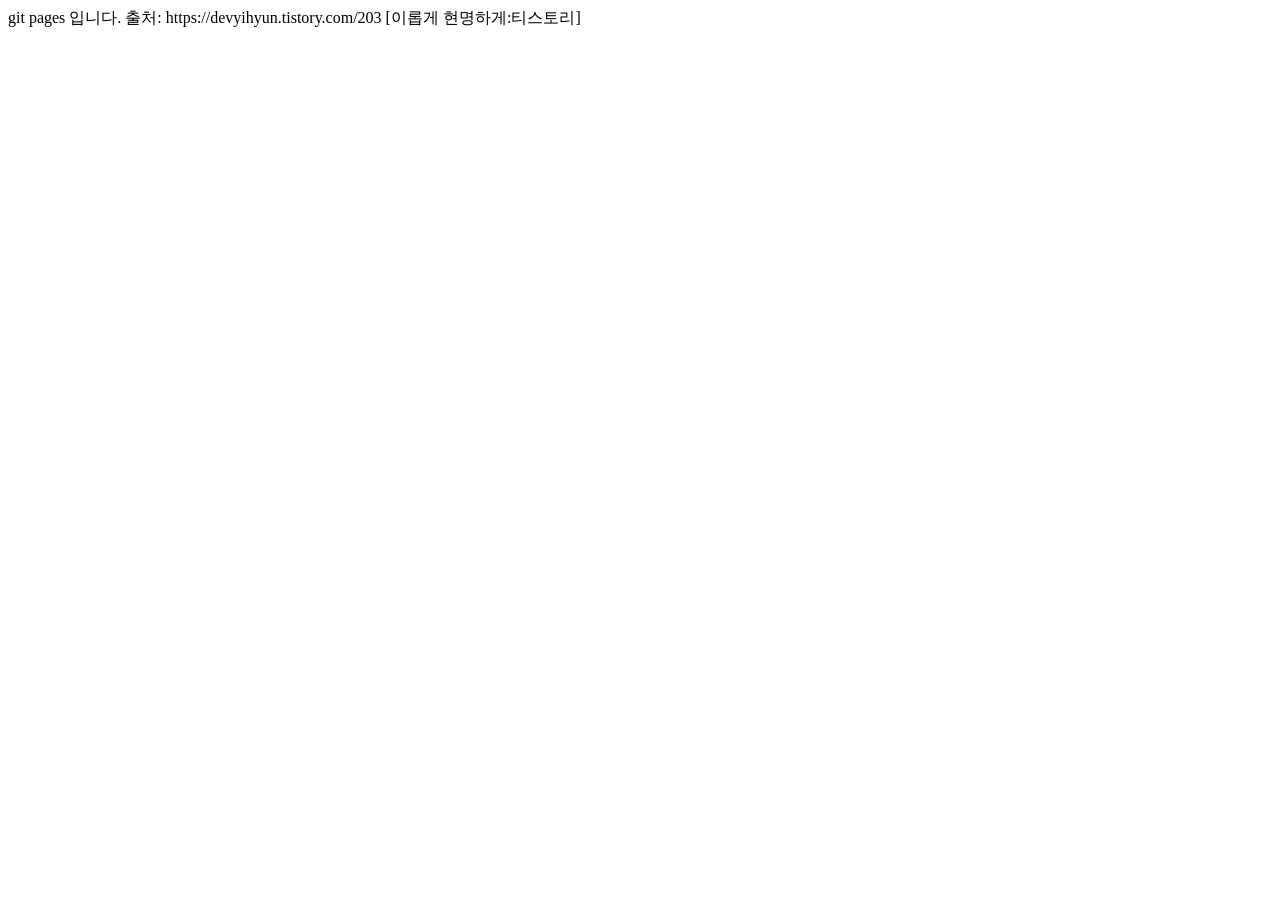
==== index.html @ 7dd6dc72 "Add initial HTML structure for the webpage" ====
<!DOCTYPE html>
<html lang="en">
<head>
    <meta charset="UTF-8">
    <meta name="viewport" content="width=device-width, initial-scale=1.0">
    <title>웹 호스팅</title>
</head>
<body>
    git pages 입니다.
</body>
</html>
출처: https://devyihyun.tistory.com/203 [이롭게 현명하게:티스토리]
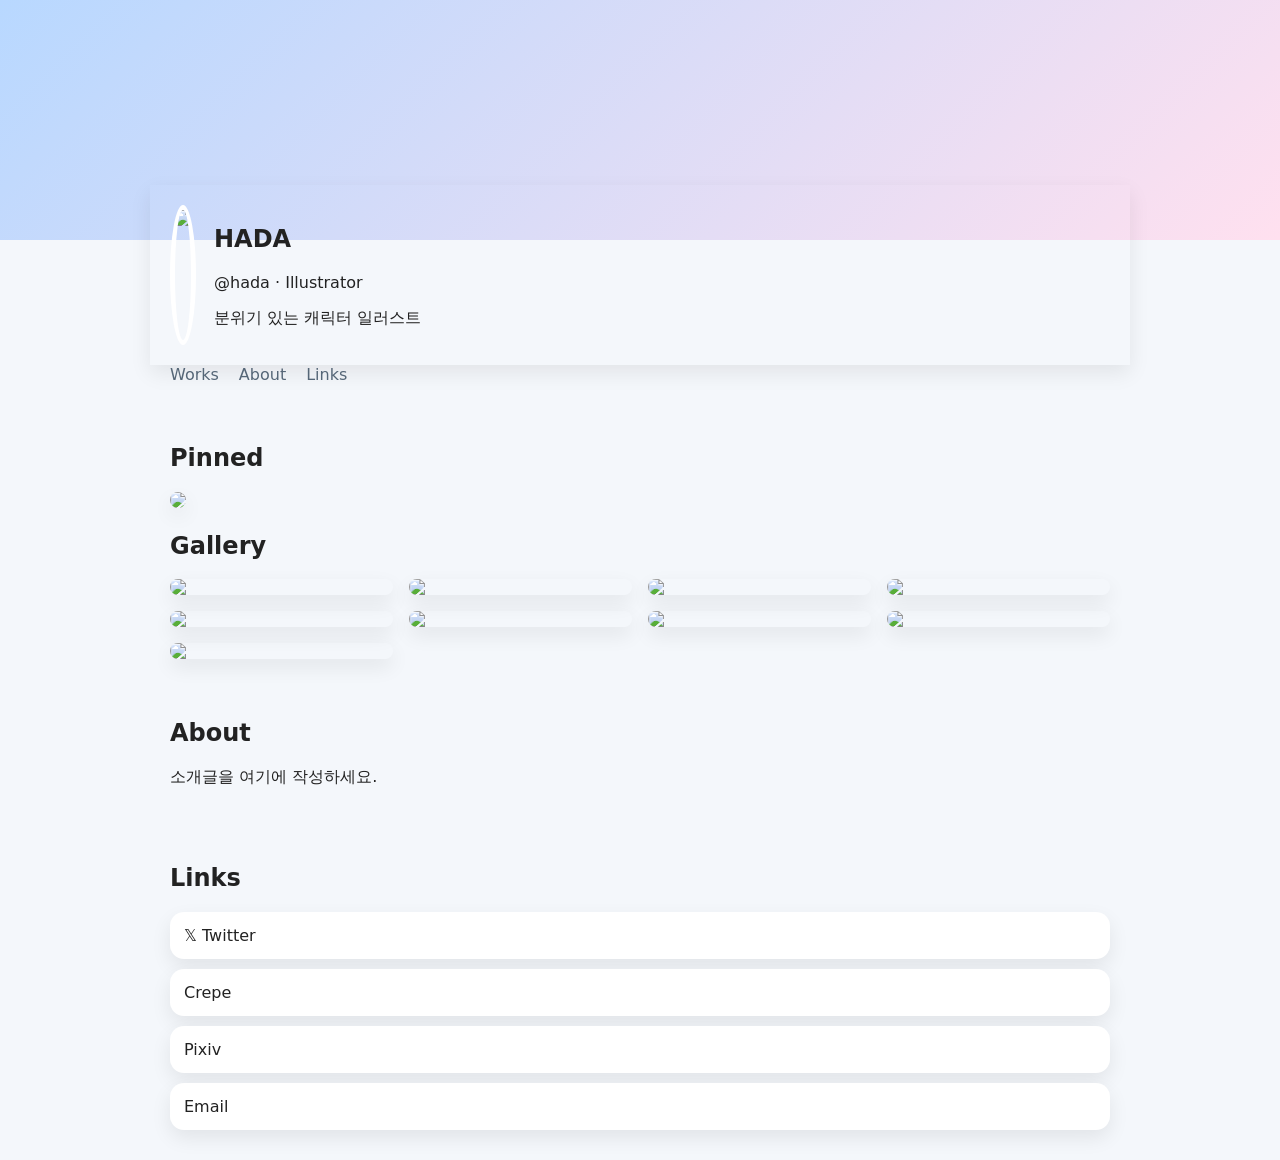
==== commit 3a501442: "Add files via upload" ====
--- a/index.html
+++ b/index.html
@@ -1,12 +1,13 @@
-<!DOCTYPE html>
-<html lang="en">
-<head>
-    <meta charset="UTF-8">
-    <meta name="viewport" content="width=device-width, initial-scale=1.0">
-    <title>웹 호스팅</title>
-</head>
-<body>
-    git pages 입니다.
-</body>
-</html>
-출처: https://devyihyun.tistory.com/203 [이롭게 현명하게:티스토리]
+<!doctype html><html lang='ko'><head><meta charset='utf-8'><meta name='viewport' content='width=device-width,initial-scale=1'><title>HADA</title><link rel='stylesheet' href='style.css'></head><body>
+<header class='banner'><div class='overlay'></div></header>
+<main class='wrap'>
+<section class='profile'><img src='https://placehold.co/110x110?text=ICON' class='avatar'><div><h1>HADA</h1><p>@hada · Illustrator</p><p>분위기 있는 캐릭터 일러스트</p></div></section>
+<nav><a href='#works'>Works</a><a href='#about'>About</a><a href='#links'>Links</a></nav>
+<section id='works'><h2>Pinned</h2><img class='pin' src='https://placehold.co/1000x520?text=Pinned+Artwork'><h2>Gallery</h2><div class='grid'><img src='https://placehold.co/400?text=1'><img src='https://placehold.co/400?text=2'><img src='https://placehold.co/400?text=3'><img src='https://placehold.co/400?text=4'><img src='https://placehold.co/400?text=5'><img src='https://placehold.co/400?text=6'><img src='https://placehold.co/400?text=7'><img src='https://placehold.co/400?text=8'><img src='https://placehold.co/400?text=9'></div></section>
+<section id='about'><h2>About</h2><p>소개글을 여기에 작성하세요.</p></section>
+<section id='links'><h2>Links</h2>
+<a class='card' href='https://x.com' target='_blank'>𝕏 Twitter</a>
+<a class='card' href='https://crepe.cm' target='_blank'>Crepe</a>
+<a class='card' href='https://pixiv.net' target='_blank'>Pixiv</a>
+<a class='card' href='mailto:you@example.com'>Email</a>
+</section></main><script src='script.js'></script></body></html>
--- a/style.css
+++ b/style.css
@@ -0,0 +1 @@
+body{margin:0;font-family:system-ui;background:#f4f7fb;color:#222}.banner{height:240px;background:linear-gradient(135deg,#b8d8ff,#ffe0ef)}.wrap{max-width:980px;margin:auto}.profile{display:flex;gap:18px;margin-top:-55px;padding:20px}.avatar{border-radius:50%;border:5px solid #fff}.profile,.card,.pin,.grid img{box-shadow:0 8px 20px rgba(0,0,0,.08)}nav{display:flex;gap:20px;padding:0 20px 20px}nav a{text-decoration:none;color:#567}section{padding:20px}.pin{width:100%;border-radius:16px}.grid{display:grid;grid-template-columns:repeat(auto-fit,minmax(220px,1fr));gap:16px}.grid img{width:100%;border-radius:14px;cursor:pointer;transition:.2s}.grid img:hover{transform:scale(1.03)}.card{display:block;background:#fff;padding:14px;border-radius:14px;margin:10px 0;text-decoration:none;color:#222}
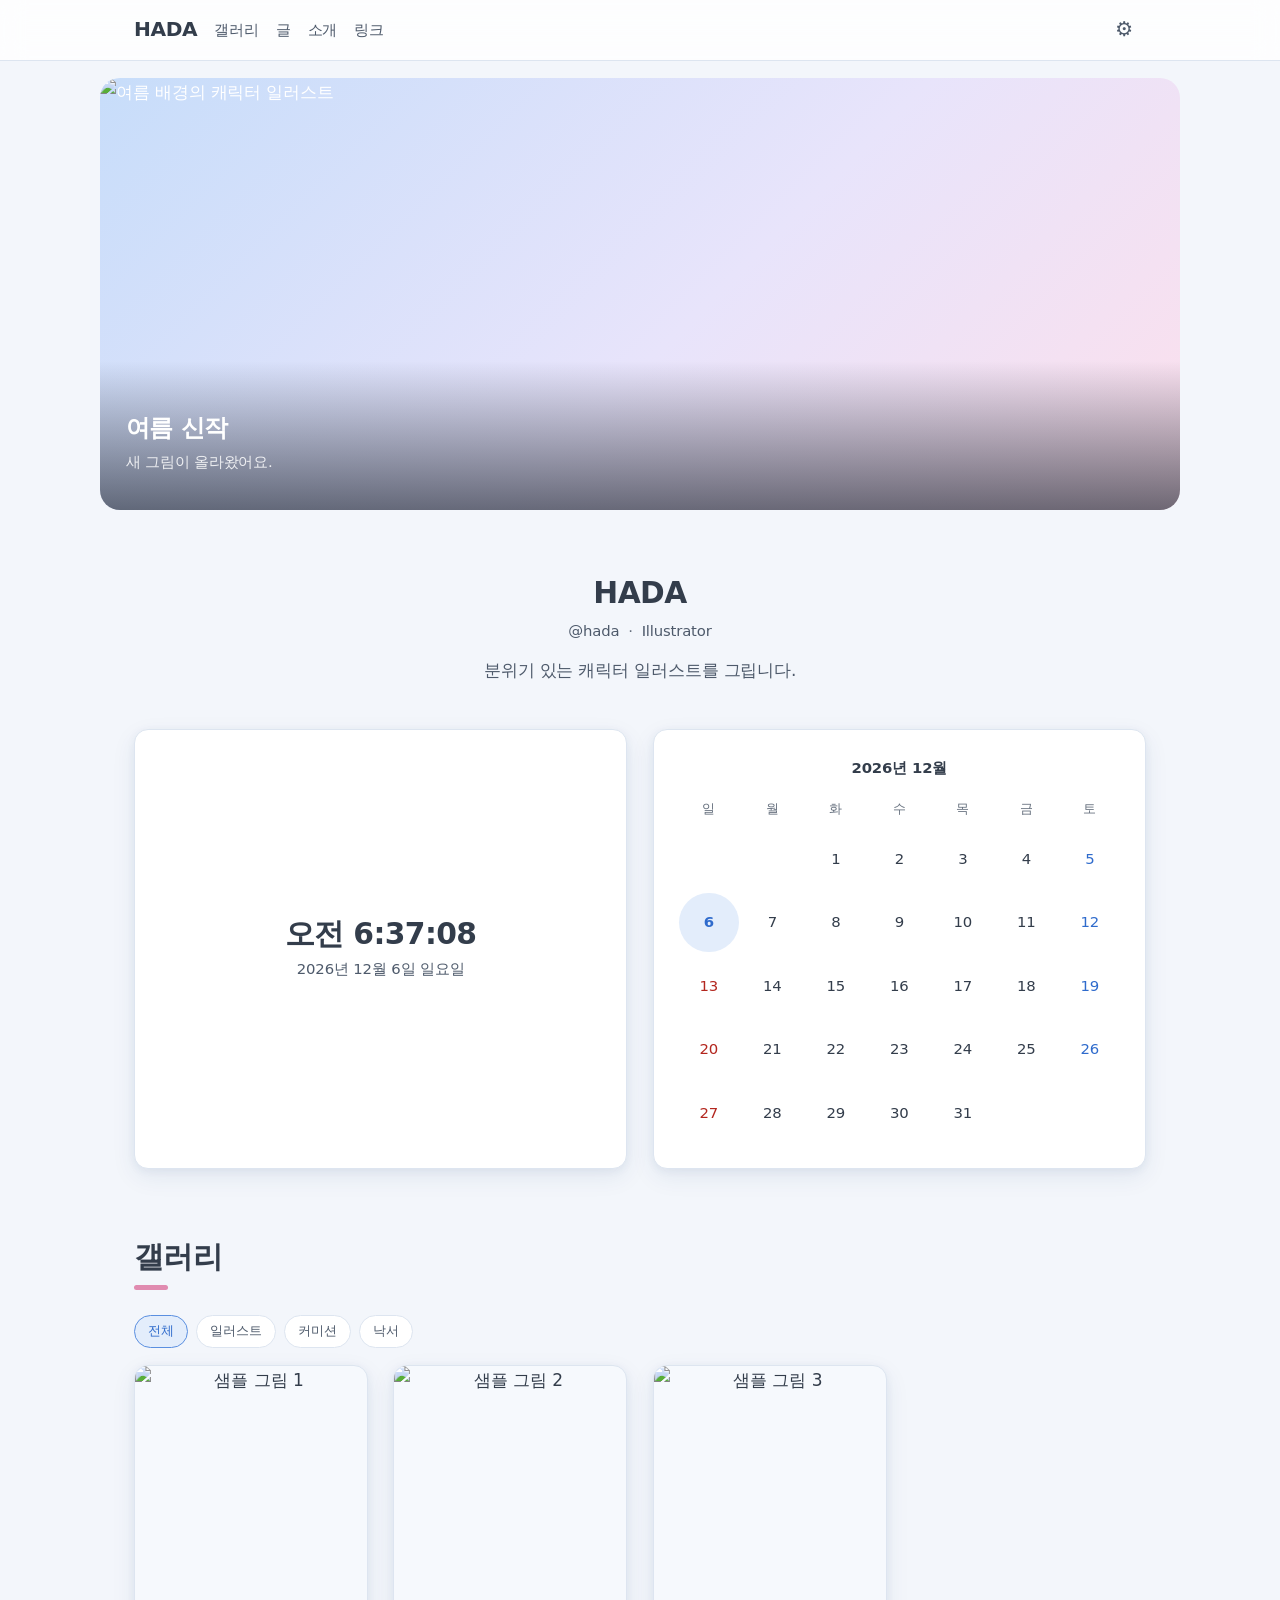
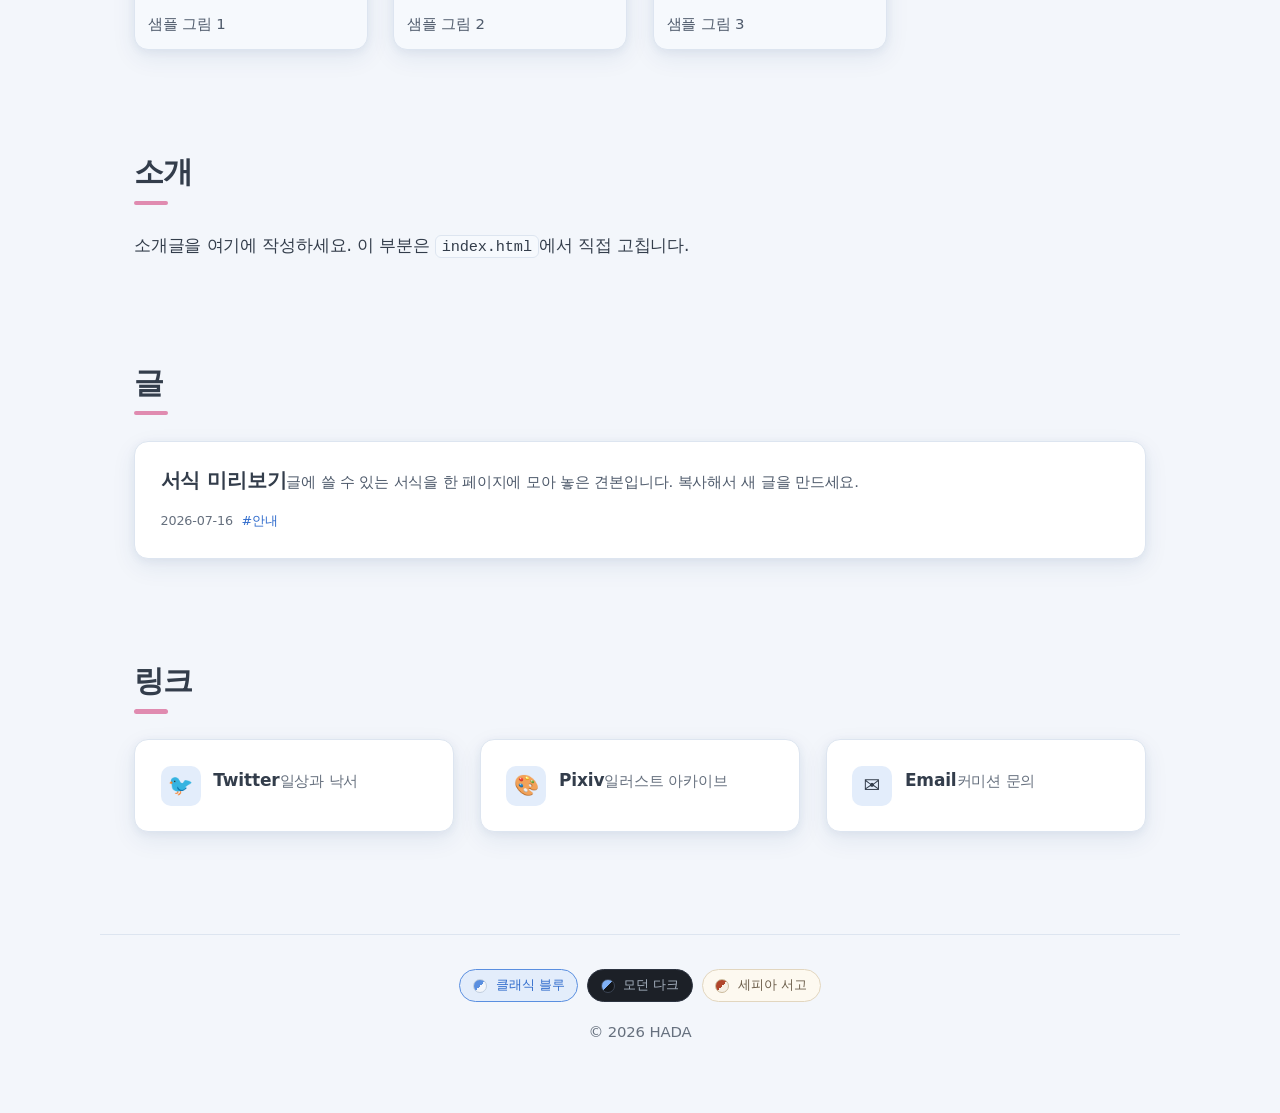
==== commit 425aeb72: "갠홈 사이트 새로 구축: 테마 프리셋, 갤러리, 창작글 서식, BGM 기존 포트폴리오 템플릿(미니파이된 한 줄짜리 CSS/JS)을 걷어내고 정적 사이트로 구현 가능한 개인홈 기능 " ====
--- a/index.html
+++ b/index.html
@@ -1,13 +1,224 @@
-<!doctype html><html lang='ko'><head><meta charset='utf-8'><meta name='viewport' content='width=device-width,initial-scale=1'><title>HADA</title><link rel='stylesheet' href='style.css'></head><body>
-<header class='banner'><div class='overlay'></div></header>
-<main class='wrap'>
-<section class='profile'><img src='https://placehold.co/110x110?text=ICON' class='avatar'><div><h1>HADA</h1><p>@hada · Illustrator</p><p>분위기 있는 캐릭터 일러스트</p></div></section>
-<nav><a href='#works'>Works</a><a href='#about'>About</a><a href='#links'>Links</a></nav>
-<section id='works'><h2>Pinned</h2><img class='pin' src='https://placehold.co/1000x520?text=Pinned+Artwork'><h2>Gallery</h2><div class='grid'><img src='https://placehold.co/400?text=1'><img src='https://placehold.co/400?text=2'><img src='https://placehold.co/400?text=3'><img src='https://placehold.co/400?text=4'><img src='https://placehold.co/400?text=5'><img src='https://placehold.co/400?text=6'><img src='https://placehold.co/400?text=7'><img src='https://placehold.co/400?text=8'><img src='https://placehold.co/400?text=9'></div></section>
-<section id='about'><h2>About</h2><p>소개글을 여기에 작성하세요.</p></section>
-<section id='links'><h2>Links</h2>
-<a class='card' href='https://x.com' target='_blank'>𝕏 Twitter</a>
-<a class='card' href='https://crepe.cm' target='_blank'>Crepe</a>
-<a class='card' href='https://pixiv.net' target='_blank'>Pixiv</a>
-<a class='card' href='mailto:you@example.com'>Email</a>
-</section></main><script src='script.js'></script></body></html>+<!doctype html>
+<html lang="ko">
+<head>
+<meta charset="utf-8">
+<meta name="viewport" content="width=device-width, initial-scale=1">
+
+<title>HADA</title>
+<meta name="description" content="일러스트레이터 하다의 개인 홈페이지">
+
+<!-- OG 카드는 크롤러가 JS 실행 없이 읽습니다. 그래서 손으로 쓰고, URL은 절대 경로여야 합니다.
+     (크롤러는 상대 OG 경로를 신뢰성 있게 해석하지 못합니다.)
+     저장소 이름이 바뀌면 아래 URL 두 줄만 고치면 됩니다. -->
+<meta property="og:type" content="website">
+<meta property="og:title" content="HADA">
+<meta property="og:description" content="일러스트레이터 하다의 개인 홈페이지">
+<meta property="og:url" content="https://qkrtlgus00.github.io/HADA/">
+<meta property="og:image" content="https://qkrtlgus00.github.io/HADA/assets/img/og.png">
+<meta name="twitter:card" content="summary_large_image">
+
+<link rel="icon" href="assets/img/favicon.png">
+
+<!-- 첫 페인트 전에 테마를 적용합니다. 이게 없으면 다크 사용자에게 흰 화면이 번쩍입니다.
+     defer 스크립트는 너무 늦어서 반드시 여기 인라인이어야 합니다. -->
+<script>
+(function () {
+  try {
+    var o = JSON.parse(localStorage.getItem('hada:v1:overrides') || '{}');
+    var t = (o.theme && o.theme.preset) || null;
+    if (!t) {
+      // 저장된 선택이 없으면 config.js 로딩을 기다리지 않고 시스템 설정을 따릅니다.
+      t = window.matchMedia('(prefers-color-scheme: dark)').matches ? 'dark' : 'classic';
+    }
+    document.documentElement.dataset.theme = t;
+  } catch (e) { /* localStorage 차단 시 무시 — CSS 폴백이 받아줍니다 */ }
+})();
+</script>
+
+<!-- Pretendard dynamic-subset: unicode-range로 쪼개져 있어 실제로 쓰는 글자 범위만 받습니다.
+     전체 CJK 파일은 2MB지만 이 방식은 보통 150~300KB. -->
+<link rel="preconnect" href="https://cdn.jsdelivr.net" crossorigin>
+<link rel="stylesheet" href="https://cdn.jsdelivr.net/gh/orioncactus/pretendard@v1.3.9/dist/web/variable/pretendardvariable-dynamic-subset.min.css">
+
+<link rel="stylesheet" href="css/tokens.css">
+<link rel="stylesheet" href="css/base.css">
+<link rel="stylesheet" href="css/components.css">
+</head>
+
+<body>
+
+<a class="skip-link" href="#main">본문 바로가기</a>
+
+<!-- ======================= 네비 ======================= -->
+<header class="nav" id="nav">
+  <div class="nav__inner wrap">
+    <a class="nav__logo" href="#top">HADA</a>
+    <nav class="nav__links" aria-label="주요 메뉴">
+      <a href="#gallery">갤러리</a>
+      <a href="#writing">글</a>
+      <a href="#about">소개</a>
+      <a href="#links">링크</a>
+    </nav>
+    <button class="nav__settings" id="settings-open" type="button" aria-label="설정 열기">
+      <span aria-hidden="true">⚙</span>
+      <span class="nav__badge" id="settings-badge" hidden></span>
+    </button>
+  </div>
+</header>
+
+<main id="main">
+
+  <!-- ======================= 슬라이드 히어로 =======================
+       js/render.js 가 data/config.js 의 slides 배열에서 채웁니다.
+       js/slider.js 가 동작을 붙입니다. 슬라이드가 없으면 계속 hidden. -->
+  <section class="hero" id="top" aria-label="대표 이미지" hidden>
+    <div class="hero__viewport wrap">
+      <div class="hero__track" id="hero-track" aria-live="polite"></div>
+      <button class="hero__arrow hero__arrow--prev" id="hero-prev" type="button" aria-label="이전 슬라이드">‹</button>
+      <button class="hero__arrow hero__arrow--next" id="hero-next" type="button" aria-label="다음 슬라이드">›</button>
+      <div class="hero__dots" id="hero-dots" role="tablist" aria-label="슬라이드 선택"></div>
+    </div>
+  </section>
+
+  <!-- ======================= 프로필 =======================
+       render.js 가 config.profile 로 내용을 덮어씁니다. -->
+  <section class="profile wrap" aria-label="프로필">
+    <img class="profile__avatar" id="profile-avatar"
+         src="assets/img/avatar.png" alt="" width="96" height="96">
+    <h1 class="profile__name" id="profile-name">HADA</h1>
+    <p class="profile__meta">
+      <span id="profile-handle">@hada</span>
+      <span class="profile__dot" aria-hidden="true">·</span>
+      <span id="profile-job">Illustrator</span>
+    </p>
+    <p class="profile__bio" id="profile-bio">분위기 있는 캐릭터 일러스트를 그립니다.</p>
+  </section>
+
+  <!-- ======================= 시계 · 달력 =======================
+       js/widgets.js 가 채웁니다. config.clockCalendar.show 가 false면 숨김. -->
+  <section class="widgets wrap" id="widgets" aria-label="시계와 달력" hidden>
+    <div class="widget widget--clock">
+      <p class="clock__time tabular" id="clock-time">--:--</p>
+      <p class="clock__meta" id="clock-date"></p>
+    </div>
+    <div class="widget widget--calendar">
+      <p class="calendar__title" id="calendar-title"></p>
+      <div class="calendar__grid" id="calendar-grid"></div>
+    </div>
+  </section>
+
+  <!-- ======================= 갤러리 =======================
+       필터 칩은 gallery.js 가 태그 합집합에서 자동 생성합니다. -->
+  <section class="section wrap" id="gallery" aria-labelledby="gallery-h">
+    <h2 class="section__title" id="gallery-h">갤러리</h2>
+    <div class="chips" id="gallery-filters" role="group" aria-label="태그 필터"></div>
+    <div class="grid" id="gallery-grid"></div>
+    <p class="empty" id="gallery-empty" hidden>아직 올린 그림이 없습니다.</p>
+  </section>
+
+  <!-- ======================= 소개 =======================
+       산문이라 손으로 씁니다. 여기를 직접 고치세요. -->
+  <section class="section wrap" id="about" aria-labelledby="about-h">
+    <h2 class="section__title" id="about-h">소개</h2>
+    <div class="prose">
+      <p>소개글을 여기에 작성하세요. 이 부분은 <code>index.html</code>에서 직접 고칩니다.</p>
+    </div>
+  </section>
+
+  <!-- ======================= 창작글 =======================
+       render.js 가 data/posts.js 에서 목록을 만듭니다. 글이 없으면 hidden. -->
+  <section class="section wrap" id="writing" aria-labelledby="writing-h" hidden>
+    <h2 class="section__title" id="writing-h">글</h2>
+    <ul class="posts" id="posts-list" role="list"></ul>
+  </section>
+
+  <!-- ======================= 링크 ======================= -->
+  <section class="section wrap" id="links" aria-labelledby="links-h">
+    <h2 class="section__title" id="links-h">링크</h2>
+    <div class="cards" id="links-grid"></div>
+  </section>
+
+</main>
+
+<footer class="footer wrap">
+  <div class="chips" id="theme-picker" role="group" aria-label="테마 선택"></div>
+  <p class="footer__copy">© <span id="footer-year"></span> HADA</p>
+</footer>
+
+<!-- ======================= 갤러리 라이트박스 =======================
+     <dialog>를 쓰면 포커스 트랩과 Esc 닫기가 공짜입니다. -->
+<dialog class="lightbox" id="lightbox" aria-label="이미지 크게 보기">
+  <button class="lightbox__close" id="lightbox-close" type="button" aria-label="닫기">✕</button>
+  <button class="lightbox__nav lightbox__nav--prev" id="lightbox-prev" type="button" aria-label="이전 이미지">‹</button>
+  <figure class="lightbox__figure">
+    <img class="lightbox__img" id="lightbox-img" src="" alt="">
+    <figcaption class="lightbox__caption" id="lightbox-caption"></figcaption>
+  </figure>
+  <button class="lightbox__nav lightbox__nav--next" id="lightbox-next" type="button" aria-label="다음 이미지">›</button>
+</dialog>
+
+<!-- ======================= BGM 플레이어 =======================
+     ★ 자동재생은 브라우저가 막습니다. 항상 정지 상태로 렌더되고
+       사용자의 첫 조작이 있어야 재생됩니다. -->
+<div class="bgm" id="bgm" hidden>
+  <button class="bgm__toggle" id="bgm-toggle" type="button" aria-label="BGM 재생">
+    <span class="bgm__disc" id="bgm-disc" aria-hidden="true">♪</span>
+  </button>
+  <div class="bgm__body">
+    <p class="bgm__title" id="bgm-title">BGM</p>
+    <div class="bgm__controls">
+      <button id="bgm-prev" type="button" aria-label="이전 곡">⏮</button>
+      <button id="bgm-next" type="button" aria-label="다음 곡">⏭</button>
+      <button id="bgm-repeat" type="button" aria-label="반복 모드">🔁</button>
+      <button id="bgm-shuffle" type="button" aria-label="셔플">🔀</button>
+      <input class="bgm__volume" id="bgm-volume" type="range"
+             min="0" max="1" step="0.05" aria-label="볼륨">
+    </div>
+  </div>
+  <!-- 유튜브 모드용. display:none 이면 IFrame API가 동작하지 않아 1px로 숨깁니다. -->
+  <div class="bgm__yt" id="bgm-yt" aria-hidden="true"></div>
+</div>
+
+<!-- ======================= 설정 서랍 (정적 관리자 페이지) ======================= -->
+<dialog class="drawer" id="settings" aria-label="설정">
+  <div class="drawer__head">
+    <h2 class="drawer__title">설정</h2>
+    <button class="drawer__close" id="settings-close" type="button" aria-label="설정 닫기">✕</button>
+  </div>
+  <div class="drawer__body" id="settings-body"></div>
+  <div class="drawer__foot">
+    <button class="btn btn--ghost" id="settings-reset" type="button">파일 설정으로 되돌리기</button>
+    <button class="btn btn--primary" id="settings-export" type="button">설정 내보내기</button>
+  </div>
+</dialog>
+
+<div class="toast" id="toast" role="status" aria-live="polite" hidden></div>
+
+<noscript>
+  <p class="hada-error wrap">
+    <strong>자바스크립트가 꺼져 있습니다.</strong>
+    갤러리·슬라이드·BGM 등 대부분의 기능이 동작하지 않습니다.
+  </p>
+</noscript>
+
+<!-- ======================= 스크립트 =======================
+     ★ ES 모듈이 아니라 defer 일반 스크립트입니다.
+       이유: 사용자의 편집 루프가 "파일 고치고 index.html 더블클릭"인데,
+       type="module" 과 fetch() 는 file:// 에서 CORS로 차단됩니다.
+       defer는 순서를 보장하므로 아래 순서가 곧 의존성 순서입니다. -->
+<script defer src="data/config.js"></script>
+<script defer src="data/gallery.js"></script>
+<script defer src="data/posts.js"></script>
+
+<script defer src="js/core.js"></script>
+<script defer src="js/theme.js"></script>
+<script defer src="js/render.js"></script>
+<script defer src="js/slider.js"></script>
+<script defer src="js/widgets.js"></script>
+<script defer src="js/gallery.js"></script>
+<script defer src="js/bgm.js"></script>
+<script defer src="js/cursor.js"></script>
+<script defer src="js/settings.js"></script>
+
+</body>
+</html>
--- a/css/tokens.css
+++ b/css/tokens.css
@@ -0,0 +1,279 @@
+/* ===========================================================================
+   tokens.css — 디자인 토큰 + 테마 프리셋
+   ---------------------------------------------------------------------------
+   ★ 이 파일의 규칙: 테마 프리셋은 "토큰만" 덮어씁니다.
+     프리셋 블록 안에 .card 같은 컴포넌트 셀렉터를 절대 넣지 마세요.
+     프리셋으로 못 바꾸는 게 있으면 → 컴포넌트를 고치지 말고 토큰을 추가하세요.
+
+   반응형 분기점(BP): 480 / 768 / 1024
+     (미디어쿼리는 CSS 변수를 읽지 못해서 토큰으로 만들 수 없습니다. 주석으로 고정.)
+   =========================================================================== */
+
+:root {
+  color-scheme: light;
+
+  /* ---------- 색: 바탕과 표면 ---------- */
+  --bg:            #f3f6fb;   /* 페이지 배경 */
+  --bg-soft:       #e9eff8;   /* 교차 섹션 띠 */
+  --surface:       #ffffff;   /* 카드, 네비, 플레이어 */
+  --surface-2:     #f6f9fd;   /* 중첩 패널, 인라인 코드 배경, 인용 배경 */
+  --surface-3:     #edf2f9;   /* 눌린 상태, 표 줄무늬 */
+
+  /* ---------- 색: 글자 ---------- */
+  --text:          #333d4b;   /* 본문. surface 대비 11.0:1 */
+  --text-soft:     #4e5a6b;   /* 보조. 7.0:1 */
+  --text-faint:    #66707e;   /* 캡션/시각. surface 5.0:1, bg 4.6:1 */
+
+  /* ---------- 색: 강조 ---------- */
+  --accent:        #5a8fe0;   /* 장식/큰 UI 전용 (3.3:1 — 본문 글자에 쓰지 말 것) */
+  --accent-strong: #2f6bcc;   /* 링크와 강조 글자. 5.1:1 */
+  --accent-soft:   #e3edfb;   /* 칩 배경, 호버 워시 */
+  --on-accent:     #ffffff;   /* accent 위에 얹는 글자 */
+  --accent-2:      #e08bb0;   /* 짝꿍 분홍 — 장식용(물결 밑줄, 점) */
+  --accent-2-soft: #fbe7f0;
+
+  /* ---------- 색: 선과 포커스 ---------- */
+  --border:        #dde5f0;
+  --border-strong: #c2cfdf;
+  --focus-ring:    #2f6bcc;
+
+  /* ---------- 색: 의미 상태 ---------- */
+  --ok:            #1a7f37;  --ok-soft:     #e3f3e8;
+  --warn:          #9a6700;  --warn-soft:   #fff6e0;
+  --danger:        #b3261e;  --danger-soft: #fbe9e7;
+  --info:          #2f6bcc;  --info-soft:   #e3edfb;
+
+  /* ---------- 색: 창작글 서식 전용 ---------- */
+  --hl:            #fff3a6;  /* 형광펜. text 대비 9.8:1 */
+  --spoiler-bg:    #333d4b;
+  --sticky-bg:     #fff8c9;  --sticky-text: #5c5222;
+  --log-bg:        #232936;  --log-text:    #d7deea;
+  --log-muted:     #8b95a7;  --log-accent:  #8fb8f2;
+
+  /* ---------- 색: 장식 ---------- */
+  --hero-grad:     linear-gradient(135deg, #c7ddfa 0%, #e8e4fb 55%, #fcdfec 100%);
+  --scrim:         rgba(23, 30, 42, .62);
+  --selection:     #cfe0f7;
+
+  /* ---------- 그림자 (회색 아닌 푸른 기 — 납작한 회색 그림자는 싸구려로 보임) --- */
+  --shadow-1: 0 2px 8px rgba(30,64,120,.06), 0 8px 24px rgba(30,64,120,.08);
+  --shadow-2: 0 4px 12px rgba(30,64,120,.10), 0 16px 40px rgba(30,64,120,.12);
+  --shadow-3: 0 8px 24px rgba(15,30,60,.18), 0 32px 80px rgba(15,30,60,.22);
+
+  /* ---------- 타이포그래피 ---------- */
+  --font-sans:    "Pretendard Variable", Pretendard, -apple-system, BlinkMacSystemFont,
+                  "Apple SD Gothic Neo", "Malgun Gothic", "맑은 고딕", system-ui, sans-serif;
+  --font-serif:   "Noto Serif KR", "Nanum Myeongjo", Batang, serif;
+  --font-mono:    ui-monospace, "Cascadia Mono", Consolas, "D2Coding", monospace;
+  --font-display: var(--font-sans);  /* 프리셋이 명조로 바꿀 수 있음 */
+
+  --fs-xs:   .75rem;     /* 12px  시각, 칩, 사건번호 라벨 */
+  --fs-sm:   .875rem;    /* 14px  캡션, 네비, 메타 */
+  --fs-base: 1rem;       /* 16px→17px 본문 (html 크기 상향, base.css 참고) */
+  --fs-lg:   1.1875rem;  /* 19px  리드 문단, 카드 제목 */
+  --fs-xl:   1.4375rem;  /* 23px  h3 */
+  --fs-2xl:  1.75rem;    /* 28px  h2 / 섹션 제목 */
+  --fs-3xl:  clamp(2rem, 1.5rem + 2.2vw, 2.625rem);  /* h1 / 히어로 */
+
+  --fw-regular: 400;  --fw-medium: 500;  --fw-semibold: 600;  --fw-bold: 700;
+
+  --lh-body:    1.75;   /* 한글 음절 블록은 라틴(1.5)보다 넉넉해야 함 */
+  --lh-heading: 1.35;
+  --lh-tight:   1.2;
+
+  --ls-body:    -0.01em;  /* 한글 기본 자간이 살짝 헐렁함 */
+  --ls-heading: -0.02em;
+  --ls-wide:     0.08em;  /* 모노 라벨 예: "CASE NO. 07" */
+
+  /* ---------- 모양 ---------- */
+  --radius-xs:  6px;
+  --radius-sm:  10px;
+  --radius-md:  14px;   /* 원래 템플릿의 카드 느낌 유지 */
+  --radius-lg:  20px;
+  --radius-full: 999px;
+
+  /* ---------- 간격 (4px 기준) ---------- */
+  --space-1: .25rem;  --space-2: .5rem;  --space-3: .75rem;  --space-4: 1rem;
+  --space-5: 1.5rem;  --space-6: 2rem;   --space-7: 3rem;    --space-8: 4rem;
+  --space-9: 6rem;
+
+  /* ---------- 레이아웃 ---------- */
+  --container:        1080px;  /* 본문 최대 폭 */
+  --container-narrow: 43rem;   /* 창작글 판형 — 한 줄에 한글 34~36자 */
+
+  /* ---------- 모션 ---------- */
+  --dur-fast: 120ms;   /* 링크 밑줄, 포커스 */
+  --dur-med:  200ms;   /* 호버, 스포일러 */
+  --dur-slow: 300ms;   /* 라이트박스, 테마 전환 */
+  --dur-hero: 600ms;   /* 슬라이드 크로스페이드 */
+  --ease-out:    cubic-bezier(.22, 1, .36, 1);
+  --ease-in-out: cubic-bezier(.65, 0, .35, 1);
+
+  /* ---------- 쌓임 순서 ---------- */
+  --z-base: 0;  --z-sticky: 100;  --z-dropdown: 200;
+  --z-player: 300;  --z-lightbox: 400;  --z-toast: 500;
+}
+
+/* ===========================================================================
+   프리셋 1 — 클래식 블루 (기본)
+   "봄 오후의 파스텔 — 원래의 하늘색·분홍을 정돈한 기본 얼굴."
+   본문 대비: #333d4b on #ffffff = 11.0:1
+   위 :root가 곧 이 프리셋입니다. 아래는 표시용 빈 마커.
+   =========================================================================== */
+[data-theme="classic"] { /* :root 기본값 그대로 사용 */ }
+
+/* ===========================================================================
+   프리셋 2 — 모던 다크
+   "새벽의 작업실 — 검정이 아니라 깊은 남색, 그림이 돋보이는 어둠."
+   본문 대비: #e3e8ef on #1c2027 = 13.3:1
+   =========================================================================== */
+[data-theme="dark"] {
+  color-scheme: dark;
+
+  --bg:            #14171c;   /* 순검정 아님 — 순검정은 썸네일이 과하게 번쩍임 */
+  --bg-soft:       #181c22;
+  --surface:       #1c2027;
+  --surface-2:     #242a33;   /* 고도(elevation) = 더 밝은 표면, 더 큰 그림자가 아님 */
+  --surface-3:     #2d3440;
+
+  --text:          #e3e8ef;   /* 순백 아님 — 13.3:1, 번짐(halation) 없음 */
+  --text-soft:     #a8b3c1;   /* 7.7:1 */
+  --text-faint:    #8894a6;   /* 5.3:1 */
+
+  --accent:        #5a8fe0;
+  --accent-strong: #7fb0f5;   /* 링크 7.3:1 */
+  --accent-soft:   #22314a;
+  --on-accent:     #10141a;
+  --accent-2:      #f0a5c3;
+  --accent-2-soft: #3a2733;
+
+  --border:        #2c3340;
+  --border-strong: #3b4454;
+  --focus-ring:    #7fb0f5;
+
+  --ok:     #4fbf6b;  --ok-soft:     #1c2f22;
+  --warn:   #d29922;  --warn-soft:   #322a18;   /* warn 글자 surface 대비 6.0:1 */
+  --danger: #f28b82;  --danger-soft: #38211f;
+  --info:   #7fb0f5;  --info-soft:   #22314a;
+
+  --hl:          #4a4423;  /* text 얹었을 때 8.0:1 */
+  --spoiler-bg:  #e3e8ef;  /* 뒤집힘: 어두운 페이지 위 밝은 막대 */
+  --sticky-bg:   #3a3728;  --sticky-text: #efe9c8;
+  --log-bg:      #101318;  --log-text:    #d7deea;
+  --log-muted:   #8b95a7;  --log-accent:  #8fb8f2;
+
+  --hero-grad:  linear-gradient(135deg, #243352 0%, #2e2a4a 55%, #4a2e44 100%);
+  --scrim:      rgba(5, 8, 14, .78);
+  --selection:  #2c4a75;
+
+  /* 다크에서 그림자는 거의 안 보임 — 고도는 surface-2/3 + border가 담당.
+     그림자는 라이트박스/플레이어 분리용으로만 남김. */
+  --shadow-1: 0 1px 2px rgba(0,0,0,.5), 0 0 0 1px var(--border);
+  --shadow-2: 0 4px 16px rgba(0,0,0,.5), 0 0 0 1px var(--border-strong);
+  --shadow-3: 0 12px 48px rgba(0,0,0,.7);
+}
+
+/* ===========================================================================
+   프리셋 3 — 세피아 서고
+   "오후 네 시의 헌책방 — 빛바랜 종이와 인주 도장, 기록물 보관소의 온기."
+   본문 대비: #46392b on #fdf9f0 = 10.6:1
+   =========================================================================== */
+[data-theme="sepia"] {
+  color-scheme: light;
+
+  --bg:            #f5efe4;   /* 오래된 종이 */
+  --bg-soft:       #efe6d6;
+  --surface:       #fdf9f0;
+  --surface-2:     #f3ecdd;
+  --surface-3:     #eae0cc;
+
+  --text:          #46392b;   /* 10.6:1 */
+  --text-soft:     #6b5d4a;   /* 6.1:1 */
+  --text-faint:    #7c6c57;   /* 4.8:1 */
+
+  --accent:        #c96a45;   /* 장식용 시에나 */
+  --accent-strong: #b0452b;   /* 인주(도장) 주홍 — 링크 5.3:1 */
+  --accent-soft:   #f6e2d6;
+  --on-accent:     #fdf9f0;
+  --accent-2:      #4e6e5d;   /* 바랜 송연묵 — 도장, 물결 밑줄 */
+  --accent-2-soft: #e2eae2;
+
+  --border:        #e2d6bf;
+  --border-strong: #cbbb9d;
+  --focus-ring:    #b0452b;
+
+  --ok:     #3f6f4a;  --ok-soft:     #e2ecdf;
+  --warn:   #8a5a00;  --warn-soft:   #f6ecd2;
+  --danger: #a03123;  --danger-soft: #f4e0da;
+  --info:   #5b6c8f;  --info-soft:   #e4e7ee;
+
+  --hl:          #f3df9a;
+  --spoiler-bg:  #46392b;
+  --sticky-bg:   #f9efc4;  --sticky-text: #5c5222;
+  --log-bg:      #2e2820;  --log-text:    #e6ddcb;
+  --log-muted:   #9a8f7c;  --log-accent:  #d8a86a;
+
+  --hero-grad:  linear-gradient(135deg, #ead9bd 0%, #f2e3d0 55%, #e6cfc2 100%);
+  --scrim:      rgba(40, 32, 22, .66);
+  --selection:  #ecd9b4;
+
+  --shadow-1: 0 2px 8px rgba(90,70,40,.08), 0 8px 24px rgba(90,70,40,.10);
+  --shadow-2: 0 4px 12px rgba(90,70,40,.12), 0 16px 40px rgba(90,70,40,.14);
+  --shadow-3: 0 8px 24px rgba(60,45,25,.20), 0 32px 80px rgba(60,45,25,.24);
+
+  --font-display: var(--font-serif);  /* 이 테마에선 제목·문패가 명조로 */
+}
+
+/* ===========================================================================
+   JS 없는 방문자를 위한 다크모드
+   ---------------------------------------------------------------------------
+   theme.js가 data-theme을 붙이기 전/JS가 꺼진 경우에만 적용됩니다.
+   [data-theme]이 하나라도 붙으면 이 블록은 :not()으로 빠집니다.
+   위 dark 프리셋과 값이 중복되지만(약 40줄), JS 없이도 다크가 동작하는 값어치가
+   더 큽니다. dark 프리셋 색을 고치면 여기도 같이 고쳐주세요.
+   =========================================================================== */
+@media (prefers-color-scheme: dark) {
+  :root:not([data-theme]) {
+    color-scheme: dark;
+
+    --bg:            #14171c;
+    --bg-soft:       #181c22;
+    --surface:       #1c2027;
+    --surface-2:     #242a33;
+    --surface-3:     #2d3440;
+
+    --text:          #e3e8ef;
+    --text-soft:     #a8b3c1;
+    --text-faint:    #8894a6;
+
+    --accent:        #5a8fe0;
+    --accent-strong: #7fb0f5;
+    --accent-soft:   #22314a;
+    --on-accent:     #10141a;
+    --accent-2:      #f0a5c3;
+    --accent-2-soft: #3a2733;
+
+    --border:        #2c3340;
+    --border-strong: #3b4454;
+    --focus-ring:    #7fb0f5;
+
+    --ok:     #4fbf6b;  --ok-soft:     #1c2f22;
+    --warn:   #d29922;  --warn-soft:   #322a18;
+    --danger: #f28b82;  --danger-soft: #38211f;
+    --info:   #7fb0f5;  --info-soft:   #22314a;
+
+    --hl:          #4a4423;
+    --spoiler-bg:  #e3e8ef;
+    --sticky-bg:   #3a3728;  --sticky-text: #efe9c8;
+    --log-bg:      #101318;  --log-text:    #d7deea;
+    --log-muted:   #8b95a7;  --log-accent:  #8fb8f2;
+
+    --hero-grad:  linear-gradient(135deg, #243352 0%, #2e2a4a 55%, #4a2e44 100%);
+    --scrim:      rgba(5, 8, 14, .78);
+    --selection:  #2c4a75;
+
+    --shadow-1: 0 1px 2px rgba(0,0,0,.5), 0 0 0 1px var(--border);
+    --shadow-2: 0 4px 16px rgba(0,0,0,.5), 0 0 0 1px var(--border-strong);
+    --shadow-3: 0 12px 48px rgba(0,0,0,.7);
+  }
+}
--- a/css/base.css
+++ b/css/base.css
@@ -0,0 +1,192 @@
+/* ===========================================================================
+   base.css — 리셋 + 한글 타이포그래피 + 전역 포커스
+   tokens.css 다음에 불러오세요.
+   =========================================================================== */
+
+/* ---------- 리셋 ---------- */
+*, *::before, *::after { box-sizing: border-box; }
+
+html, body, h1, h2, h3, h4, p, figure, blockquote, dl, dd, ul, ol {
+  margin: 0;
+  padding: 0;
+}
+
+ul[role="list"], ol[role="list"] { list-style: none; }
+
+img, picture, video, canvas, svg {
+  display: block;
+  max-width: 100%;
+}
+
+input, button, textarea, select { font: inherit; color: inherit; }
+
+button {
+  background: none;
+  border: 0;
+  cursor: pointer;
+}
+
+/* ---------- 문서 ---------- */
+html {
+  font-size: 16px;
+  scroll-behavior: smooth;
+  /* 스크롤 대상이 sticky 네비 밑에 숨지 않도록 */
+  scroll-padding-top: 4.5rem;
+}
+
+/* 768px 이상에서 기준 글자 크기를 올립니다.
+   한글은 작게 읽히므로 화면이 커지면 타입과 rem 간격이 "함께" 커집니다.
+   의도한 동작 — 그래서 분기점 간 px 수치 비교는 어긋납니다. */
+@media (min-width: 768px) {
+  html { font-size: 17px; }
+}
+
+body {
+  min-height: 100vh;
+  background: var(--bg);
+  color: var(--text);
+
+  font-family: var(--font-sans);
+  font-size: var(--fs-base);
+  line-height: var(--lh-body);        /* 1.75 — 한글 음절 블록엔 이만큼 필요 */
+  letter-spacing: var(--ls-body);     /* -0.01em — 한글 기본 자간이 헐렁함 */
+
+  word-break: keep-all;               /* ★ 한국어의 핵심 규칙: 어절 사이에서만 줄바꿈 */
+  overflow-wrap: break-word;          /* 긴 URL·영단어용 안전 밸브 */
+
+  -webkit-font-smoothing: antialiased;
+  -moz-osx-font-smoothing: grayscale;
+  text-underline-position: under;     /* 받침 디센더에 밑줄이 겹치지 않게 */
+  text-rendering: optimizeLegibility;
+}
+
+::selection { background: var(--selection); }
+
+/* ---------- 제목 ---------- */
+h1, h2, h3, h4 {
+  font-family: var(--font-display);
+  line-height: var(--lh-heading);
+  letter-spacing: var(--ls-heading);  /* 큰 글자일수록 자간을 조임 */
+  font-weight: var(--fw-bold);
+  word-break: keep-all;
+  text-wrap: balance;                 /* 지원 브라우저에서 제목 줄바꿈이 고르게 */
+}
+
+h1 { font-size: var(--fs-3xl); }
+h2 { font-size: var(--fs-2xl); }
+h3 { font-size: var(--fs-xl); }
+h4 { font-size: var(--fs-lg); }
+
+p { text-wrap: pretty; }              /* 외톨이 낱말(orphan) 방지 */
+
+/* ---------- 링크 ---------- */
+a {
+  color: var(--accent-strong);
+  text-decoration-color: color-mix(in srgb, var(--accent-strong) 40%, transparent);
+  text-underline-offset: .2em;
+  transition: color var(--dur-fast) var(--ease-out),
+              text-decoration-color var(--dur-fast) var(--ease-out);
+}
+a:hover { text-decoration-color: currentColor; }
+
+/* ---------- 한글에 기울임 금지 ----------
+   브라우저가 합성한 한글 기울임은 보기 흉합니다.
+   강조는 기울임이 아니라 굵기·색으로 합니다. */
+em, i, cite, dfn, address {
+  font-style: normal;
+}
+em {
+  color: var(--accent-strong);
+  font-weight: var(--fw-semibold);
+}
+strong, b { font-weight: var(--fw-bold); }
+
+/* ---------- 숫자 정렬 ----------
+   시계·달력처럼 숫자가 바뀌는 곳에서 자릿수가 흔들리지 않게 */
+time, .tabular { font-variant-numeric: tabular-nums; }
+
+/* ---------- 전역 포커스 링 ----------
+   한 번만 정의하고 모든 상호작용 요소가 물려받습니다. 절대 없애지 마세요. */
+:focus-visible {
+  outline: 2px solid var(--focus-ring);
+  outline-offset: 2px;
+  border-radius: var(--radius-xs);
+}
+/* 마우스 클릭 시엔 링을 띄우지 않음 (:focus-visible이 이미 처리하지만 명시) */
+:focus:not(:focus-visible) { outline: none; }
+
+/* ---------- 레이아웃 유틸 ---------- */
+.wrap {
+  width: 100%;
+  max-width: var(--container);
+  margin-inline: auto;
+  padding-inline: var(--space-4);
+}
+@media (min-width: 768px) {
+  .wrap { padding-inline: var(--space-6); }
+}
+
+.wrap--narrow { max-width: var(--container-narrow); }
+
+/* 화면에는 안 보이지만 스크린리더는 읽는 텍스트 */
+.sr-only {
+  position: absolute;
+  width: 1px; height: 1px;
+  padding: 0; margin: -1px;
+  overflow: hidden;
+  clip-path: inset(50%);
+  white-space: nowrap;
+  border: 0;
+}
+
+/* 키보드 사용자를 위한 본문 바로가기 */
+.skip-link {
+  position: absolute;
+  left: var(--space-4);
+  top: -100%;
+  z-index: var(--z-toast);
+  background: var(--surface);
+  color: var(--text);
+  padding: var(--space-3) var(--space-4);
+  border-radius: var(--radius-sm);
+  box-shadow: var(--shadow-2);
+  text-decoration: none;
+  transition: top var(--dur-fast) var(--ease-out);
+}
+.skip-link:focus { top: var(--space-4); }
+
+/* ---------- 데이터 파일 오타 안내 박스 ----------
+   core.js가 data/*.js 읽기에 실패하면 빈 화면 대신 이걸 띄웁니다. */
+.hada-error {
+  background: var(--warn-soft);
+  border: 1px solid var(--warn);
+  border-radius: var(--radius-sm);
+  padding: var(--space-4) var(--space-5);
+  margin-block: var(--space-4);
+  color: var(--text);
+  font-size: var(--fs-sm);
+}
+.hada-error strong { color: var(--warn); }
+.hada-error code {
+  font-family: var(--font-mono);
+  background: var(--surface-2);
+  border: 1px solid var(--border);
+  border-radius: var(--radius-xs);
+  padding: .1em .4em;
+}
+
+/* ---------- 움직임 줄이기 ----------
+   CSS로 표현되는 모션은 여기서 전부 끕니다.
+   CSS가 못 잡는 부분(슬라이드 자동넘김, 디스크 회전, 마퀴)은
+   JS가 같은 미디어쿼리를 읽어서 아예 시작하지 않습니다.
+   주의: 포스트잇의 정적 rotate는 그대로 둡니다 —
+   "움직임 없음"이지 "모양 없음"이 아닙니다. */
+@media (prefers-reduced-motion: reduce) {
+  html { scroll-behavior: auto; }
+  *, *::before, *::after {
+    animation-duration: .01ms !important;
+    animation-iteration-count: 1 !important;
+    transition-duration: .01ms !important;
+    scroll-behavior: auto !important;
+  }
+}
--- a/css/components.css
+++ b/css/components.css
@@ -0,0 +1,1127 @@
+/* ===========================================================================
+   components.css — 컴포넌트 스타일 (유리서랍)
+   ---------------------------------------------------------------------------
+   ★ 이 파일의 규칙: 색·둥글기·간격·시간·그림자는 전부 var(--토큰)으로만 씁니다.
+     숫자를 직접 박으면 세 테마 중 두 개에서 깨집니다.
+     예외는 딱 하나 — 스크림(어두운 반투명 막) 위에 얹는 글자·아이콘의 #fff.
+     스크림은 모든 테마에서 어둡기 때문에 흰 글자가 항상 안전합니다.
+
+   불러오는 순서: tokens.css → base.css → components.css
+   반응형 분기점: 480 / 768 / 1024 (모바일 우선, min-width만 사용)
+   =========================================================================== */
+
+/* ---------- hidden 속성은 무조건 이긴다 ----------
+   히어로·위젯·BGM처럼 display를 flex/grid로 바꾼 요소도
+   hidden 속성이 붙어 있는 동안엔 반드시 사라져야 합니다.
+   JS가 hidden을 떼기 전까지는 그 무엇도 이 규칙을 못 이깁니다. */
+[hidden] { display: none !important; }
+
+/* ===========================================================================
+   네비 — 상단에 붙어 따라오는 반투명 유리 바
+   =========================================================================== */
+.nav {
+  position: sticky;
+  top: 0;
+  z-index: var(--z-sticky);
+  background: color-mix(in srgb, var(--surface) 80%, transparent);
+  -webkit-backdrop-filter: blur(12px);
+  backdrop-filter: blur(12px);
+  border-bottom: 1px solid var(--border);
+}
+
+.nav__inner {
+  display: flex;
+  align-items: center;
+  gap: var(--space-4);
+  height: 3.5rem;
+}
+
+.nav__logo {
+  font-family: var(--font-display);
+  font-size: var(--fs-lg);
+  font-weight: var(--fw-bold);
+  letter-spacing: var(--ls-heading);
+  color: var(--text);
+  text-decoration: none;
+  flex-shrink: 0;
+}
+.nav__logo:hover { color: var(--accent-strong); }
+
+/* 좁은 화면에선 메뉴가 한 줄로 옆으로 스크롤됩니다.
+   햄버거 메뉴 없음 — JS 없이도 항상 동작하는 게 더 소중합니다. */
+.nav__links {
+  display: flex;
+  align-items: center;
+  gap: var(--space-4);
+  flex: 1 1 auto;
+  min-width: 0;
+  overflow-x: auto;
+  scrollbar-width: none;          /* 파이어폭스 스크롤바 숨김 */
+}
+.nav__links::-webkit-scrollbar { display: none; }  /* 크롬·사파리 스크롤바 숨김 */
+
+.nav__links a {
+  font-size: var(--fs-sm);
+  font-weight: var(--fw-medium);
+  color: var(--text-soft);
+  white-space: nowrap;
+  padding-block: var(--space-2);            /* 손가락이 누르기 쉽게 세로 여유 */
+  text-decoration: underline;
+  text-decoration-thickness: 2px;
+  text-decoration-color: transparent;       /* 평소엔 투명, 호버 때 색이 차오름 */
+  text-underline-offset: .4em;
+}
+.nav__links a:hover {
+  color: var(--text);
+  text-decoration-color: var(--accent);
+}
+
+/* 설정 톱니 버튼 — 44px 이상이어야 손끝으로 편하게 누릅니다 */
+.nav__settings {
+  position: relative;
+  flex-shrink: 0;
+  width: 44px;
+  height: 44px;
+  display: grid;
+  place-items: center;
+  border-radius: var(--radius-full);
+  font-size: var(--fs-lg);
+  color: var(--text-soft);
+  transition: color var(--dur-fast) var(--ease-out),
+              background var(--dur-fast) var(--ease-out);
+}
+.nav__settings:hover {
+  color: var(--text);
+  background: var(--surface-2);
+}
+
+/* 저장 안 한 변경이 있음을 알리는 분홍 점 */
+.nav__badge {
+  position: absolute;
+  top: 8px;
+  right: 8px;
+  width: 8px;
+  height: 8px;
+  border-radius: var(--radius-full);
+  background: var(--accent-2);
+}
+
+/* ===========================================================================
+   히어로 — 크로스페이드 슬라이드
+   ---------------------------------------------------------------------------
+   비율을 고정(aspect-ratio)해 두면 이미지가 늦게 와도
+   화면이 덜컹 내려앉지 않습니다(레이아웃 시프트 방지).
+   =========================================================================== */
+.hero { margin-top: var(--space-4); }
+
+.hero__viewport {
+  position: relative;
+  aspect-ratio: 4 / 3;                /* 모바일: 좀 더 세로가 긴 비율 */
+  border-radius: var(--radius-lg);
+  overflow: hidden;
+  background: var(--hero-grad);       /* 이미지가 오기 전의 파스텔 그라데이션 */
+}
+
+@media (min-width: 768px) {
+  .hero__viewport { aspect-ratio: 5 / 2; }   /* 넓은 화면: 시원한 와이드 */
+}
+
+.hero__track { position: absolute; inset: 0; }
+
+/* 슬라이드는 전부 겹쳐 쌓고 투명도로만 교차합니다 */
+.hero__slide {
+  position: absolute;
+  inset: 0;
+  opacity: 0;
+  pointer-events: none;               /* 안 보이는 슬라이드의 링크는 못 누르게 */
+  transition: opacity var(--dur-hero) var(--ease-in-out);
+}
+.hero__slide.is-on {
+  opacity: 1;
+  pointer-events: auto;
+}
+
+.hero__inner {
+  position: relative;
+  width: 100%;
+  height: 100%;
+}
+
+.hero__link {
+  display: block;
+  width: 100%;
+  height: 100%;
+  color: #fff;                        /* 스크림 위 글자 — 예외적 흰색 */
+  text-decoration: none;
+}
+
+.hero__slide img {
+  width: 100%;
+  height: 100%;
+  object-fit: cover;
+}
+
+/* 캡션 — 아래쪽 어두운 스크림 위에 얹힘.
+   스크림 토큰이 모든 테마에서 어둡기를 보장하므로 글자는 항상 #fff. */
+.hero__caption {
+  position: absolute;
+  inset: auto 0 0 0;
+  padding: var(--space-7) var(--space-5) var(--space-6);
+  background: linear-gradient(transparent, var(--scrim));
+  color: #fff;
+}
+
+.hero__title {
+  font-family: var(--font-display);
+  font-size: var(--fs-xl);
+  font-weight: var(--fw-bold);
+  line-height: var(--lh-heading);
+  letter-spacing: var(--ls-heading);
+  color: #fff;
+}
+
+.hero__body {
+  margin-top: var(--space-1);
+  font-size: var(--fs-sm);
+  color: #fff;
+  opacity: .85;
+}
+
+/* 좌우 화살표 — 평소엔 숨고, 히어로에 마우스를 올리거나
+   키보드 포커스가 닿으면 나타납니다 */
+.hero__arrow {
+  position: absolute;
+  top: 50%;
+  transform: translateY(-50%);
+  z-index: 1;
+  width: 44px;
+  height: 44px;
+  display: grid;
+  place-items: center;
+  border-radius: var(--radius-full);
+  background: var(--scrim);
+  color: #fff;                        /* 스크림 위 아이콘 — 예외적 흰색 */
+  font-size: var(--fs-xl);
+  line-height: var(--lh-tight);
+  opacity: 0;
+  transition: opacity var(--dur-fast) var(--ease-out);
+}
+.hero__arrow--prev { left: var(--space-3); }
+.hero__arrow--next { right: var(--space-3); }
+
+.hero:hover .hero__arrow,
+.hero__arrow:focus-visible { opacity: 1; }
+
+/* 마우스가 없는 기기(터치)에선 호버가 없으니 항상 보여줍니다 */
+@media (hover: none) {
+  .hero__arrow { opacity: 1; }
+}
+
+/* 점 내비게이션 — 현재 슬라이드는 알약처럼 늘어납니다 */
+.hero__dots {
+  position: absolute;
+  left: 50%;
+  bottom: var(--space-3);
+  transform: translateX(-50%);
+  z-index: 1;
+  display: flex;
+  align-items: center;
+  gap: var(--space-2);
+}
+
+.hero__dots button {
+  width: 8px;
+  height: 8px;
+  padding: 0;
+  border-radius: var(--radius-full);
+  background: #fff;                   /* 스크림 위 — 예외적 흰색 */
+  opacity: .5;
+  transition: width var(--dur-med) var(--ease-out),
+              opacity var(--dur-med) var(--ease-out);
+}
+.hero__dots button.is-on {
+  width: 20px;
+  opacity: 1;
+}
+
+/* ===========================================================================
+   프로필 — 히어로 아래로 반쯤 걸친 동그란 아바타 (갠홈의 클래식)
+   =========================================================================== */
+.profile {
+  display: flex;
+  flex-direction: column;
+  align-items: center;
+  text-align: center;
+  padding-block: 0 var(--space-6);
+}
+
+.profile__avatar {
+  position: relative;
+  z-index: 1;
+  width: 6rem;
+  height: 6rem;
+  object-fit: cover;
+  border-radius: var(--radius-full);
+  border: 3px solid var(--surface);
+  background: var(--surface-2);       /* 이미지 로딩 전 빈 원 */
+  box-shadow: var(--shadow-1);
+  margin-top: -3rem;                  /* ★ 히어로 밑단을 살짝 덮는 그 느낌 */
+}
+
+/* 히어로가 숨어 있으면(슬라이드 없음) 끌어올리지 않고 위 여백을 줍니다 */
+.hero[hidden] + .profile { padding-top: var(--space-6); }
+.hero[hidden] + .profile .profile__avatar { margin-top: 0; }
+
+.profile__name {
+  margin-top: var(--space-3);
+  font-size: var(--fs-2xl);
+}
+
+.profile__meta {
+  margin-top: var(--space-1);
+  font-size: var(--fs-sm);
+  color: var(--text-soft);
+}
+
+.profile__dot {
+  color: var(--text-faint);
+  margin-inline: var(--space-1);
+}
+
+.profile__bio {
+  margin-top: var(--space-3);
+  max-width: var(--container-narrow);
+  color: var(--text-soft);
+}
+
+/* ===========================================================================
+   위젯 — 시계와 달력 카드
+   =========================================================================== */
+.widgets {
+  display: grid;
+  grid-template-columns: 1fr;         /* 모바일: 세로로 쌓기 */
+  gap: var(--space-4);
+  margin-block: var(--space-2) var(--space-4);
+}
+
+@media (min-width: 768px) {
+  .widgets { grid-template-columns: 1fr 1fr; }   /* 넓으면 나란히 */
+}
+
+.widget {
+  background: var(--surface);
+  border: 1px solid var(--border);
+  border-radius: var(--radius-md);
+  box-shadow: var(--shadow-1);
+  padding: var(--space-5);
+  text-align: center;
+}
+
+.widget--clock {
+  display: grid;
+  place-content: center;              /* 달력과 키가 맞도록 세로 중앙 정렬 */
+}
+
+.clock__time {
+  font-size: var(--fs-2xl);
+  font-weight: var(--fw-semibold);
+  line-height: var(--lh-tight);
+  letter-spacing: var(--ls-heading);
+}
+
+.clock__meta {
+  margin-top: var(--space-1);
+  font-size: var(--fs-sm);
+  color: var(--text-soft);
+}
+
+.calendar__title {
+  font-size: var(--fs-sm);
+  font-weight: var(--fw-semibold);
+  margin-bottom: var(--space-3);
+}
+
+.calendar__grid {
+  display: grid;
+  grid-template-columns: repeat(7, 1fr);
+  gap: var(--space-1);
+  font-size: var(--fs-sm);
+}
+
+/* 아래 달력 칸들은 widgets.js가 만들어 넣습니다 */
+.calendar__head {
+  font-size: var(--fs-xs);
+  font-weight: var(--fw-medium);
+  color: var(--text-faint);
+  padding-block: var(--space-1);
+}
+
+.calendar__day {
+  display: grid;
+  place-items: center;
+  aspect-ratio: 1;
+  border-radius: var(--radius-full);
+}
+
+/* 한국 달력의 약속: 일요일은 빨강, 토요일은 파랑 */
+.calendar__day.is-sun { color: var(--danger); }
+.calendar__day.is-sat { color: var(--accent-strong); }
+
+/* 오늘 — 은은한 원으로 채움 (요일색보다 나중에 써서 오늘이 이깁니다) */
+.calendar__day.is-today {
+  background: var(--accent-soft);
+  color: var(--accent-strong);
+  font-weight: var(--fw-bold);
+}
+
+.calendar__day.is-blank { /* 빈 칸 — 아무것도 그리지 않음 */ }
+
+/* ===========================================================================
+   섹션 공통 — 제목, 산문, 빈 상태
+   =========================================================================== */
+.section { padding-block: var(--space-6); }
+
+@media (min-width: 768px) {
+  .section { padding-block: var(--space-7); }
+}
+
+.section__title { margin-bottom: var(--space-5); }
+
+/* 제목 밑의 짧은 분홍 밑줄 — 일기장 견출지 느낌 */
+.section__title::after {
+  content: "";
+  display: block;
+  width: var(--space-6);
+  height: var(--space-1);
+  margin-top: var(--space-2);
+  border-radius: var(--radius-full);
+  background: var(--accent-2);
+}
+
+/* 소개글 같은 산문 영역 */
+.prose { max-width: var(--container-narrow); }
+.prose > * + * { margin-top: var(--space-4); }
+
+.prose code {
+  font-family: var(--font-mono);
+  font-size: .9em;
+  background: var(--surface-2);
+  border: 1px solid var(--border);
+  border-radius: var(--radius-xs);
+  padding: .1em .4em;
+}
+
+/* 아직 내용이 없을 때의 점선 상자 */
+.empty {
+  text-align: center;
+  font-size: var(--fs-sm);
+  color: var(--text-faint);
+  padding: var(--space-7) var(--space-4);
+  border: 1px dashed var(--border-strong);
+  border-radius: var(--radius-md);
+  background: var(--surface-2);
+}
+
+/* ===========================================================================
+   칩 — 태그 필터와 테마 선택에 함께 쓰는 알약 버튼
+   =========================================================================== */
+.chips {
+  display: flex;
+  flex-wrap: wrap;
+  gap: var(--space-2);
+  margin-bottom: var(--space-4);
+}
+.chips:empty { display: none; }       /* 칩이 없으면 빈 줄도 남기지 않음 */
+
+.chip {
+  display: inline-flex;
+  align-items: center;
+  gap: var(--space-2);
+  padding: var(--space-1) var(--space-3);
+  border-radius: var(--radius-full);
+  background: var(--surface);
+  border: 1px solid var(--border);
+  font-size: var(--fs-xs);
+  font-weight: var(--fw-medium);
+  color: var(--text-soft);
+  transition: background var(--dur-fast) var(--ease-out),
+              border-color var(--dur-fast) var(--ease-out),
+              color var(--dur-fast) var(--ease-out);
+}
+.chip:hover {
+  background: var(--surface-2);
+  border-color: var(--border-strong);
+}
+.chip.is-on {
+  background: var(--accent-soft);
+  border-color: var(--accent);
+  color: var(--accent-strong);
+}
+
+/* 테마 미리보기 색 동그라미 — 색은 JS가 인라인으로 칠합니다 */
+.chip__swatch {
+  width: 14px;
+  height: 14px;
+  flex-shrink: 0;
+  border-radius: var(--radius-full);
+  border: 1px solid var(--border-strong);
+}
+
+/* ===========================================================================
+   갤러리 — 정사각 썸네일 격자
+   =========================================================================== */
+.grid {
+  display: grid;
+  grid-template-columns: repeat(auto-fill, minmax(150px, 1fr));  /* 모바일 */
+  gap: var(--space-4);
+}
+
+@media (min-width: 480px) {
+  .grid { grid-template-columns: repeat(auto-fill, minmax(220px, 1fr)); }
+}
+
+.card-img {
+  background: var(--surface-2);       /* 이미지가 늦게 오는 동안의 바탕색 */
+  border: 1px solid var(--border);
+  border-radius: var(--radius-md);
+  overflow: hidden;
+  box-shadow: var(--shadow-1);
+}
+
+/* 이미지를 감싼 맨몸 버튼 — 버튼 티를 전부 벗김 */
+.card-img__btn {
+  display: block;
+  width: 100%;
+  padding: 0;
+  border: 0;
+}
+/* 포커스 링이 overflow:hidden에 잘리지 않도록 안쪽으로 그립니다 */
+.card-img__btn:focus-visible { outline-offset: -3px; }
+
+.card-img__btn img {
+  width: 100%;
+  aspect-ratio: 1;
+  object-fit: cover;
+  transition: transform var(--dur-med) var(--ease-out);
+}
+
+/* 살짝 확대 — 카드에 마우스가 오거나 안쪽에 포커스가 있을 때 */
+.card-img:hover .card-img__btn img,
+.card-img:focus-within .card-img__btn img {
+  transform: scale(1.03);
+}
+
+.card-img__cap {
+  padding: var(--space-3);
+  font-size: var(--fs-sm);
+  color: var(--text-soft);
+}
+
+/* ===========================================================================
+   라이트박스 — 그림 크게 보기 (<dialog>)
+   =========================================================================== */
+.lightbox {
+  /* 브라우저 기본 dialog 껍데기를 벗기고 화면 전체를 씁니다 */
+  position: fixed;
+  inset: 0;
+  margin: 0;
+  width: 100%;
+  height: 100%;
+  max-width: none;
+  max-height: none;
+  border: 0;
+  padding: 0;
+  background: transparent;
+  z-index: var(--z-lightbox);
+}
+
+.lightbox[open] {
+  display: flex;
+  align-items: center;
+  justify-content: center;
+  animation: hada-lightbox-in var(--dur-slow) var(--ease-out);
+}
+
+.lightbox::backdrop {
+  background: var(--scrim);
+  -webkit-backdrop-filter: blur(4px);
+  backdrop-filter: blur(4px);
+}
+
+.lightbox__figure {
+  display: flex;
+  flex-direction: column;
+  align-items: center;
+  gap: var(--space-3);
+}
+
+.lightbox__img {
+  max-width: min(90vw, 1200px);
+  max-height: 85vh;
+  width: auto;
+  height: auto;
+  border-radius: var(--radius-sm);
+  box-shadow: var(--shadow-3);
+  background: var(--surface-2);
+}
+
+.lightbox__caption {
+  color: #fff;                        /* 스크림 배경 위 — 예외적 흰색 */
+  font-size: var(--fs-sm);
+  text-align: center;
+  padding-inline: var(--space-4);
+}
+
+/* 닫기·이전·다음 — 스크림색 원 위의 흰 아이콘, 44px 손끝 크기 */
+.lightbox__close,
+.lightbox__nav {
+  position: absolute;
+  width: 44px;
+  height: 44px;
+  display: grid;
+  place-items: center;
+  border-radius: var(--radius-full);
+  background: var(--scrim);
+  color: #fff;                        /* 예외적 흰색 */
+  line-height: var(--lh-tight);
+  transition: transform var(--dur-fast) var(--ease-out);
+}
+.lightbox__close:hover,
+.lightbox__nav:hover { transform: scale(1.08); }
+
+.lightbox__close {
+  top: var(--space-4);
+  right: var(--space-4);
+  font-size: var(--fs-base);
+}
+
+.lightbox__nav {
+  top: 50%;
+  transform: translateY(-50%);
+  font-size: var(--fs-xl);
+}
+.lightbox__nav:hover { transform: translateY(-50%) scale(1.08); }
+.lightbox__nav--prev { left: var(--space-4); }
+.lightbox__nav--next { right: var(--space-4); }
+
+/* ===========================================================================
+   링크 카드 — 트위터·픽시브 같은 바깥 링크 모음
+   =========================================================================== */
+.cards {
+  display: grid;
+  grid-template-columns: repeat(auto-fill, minmax(240px, 1fr));
+  gap: var(--space-4);
+}
+
+.card {
+  display: flex;
+  align-items: flex-start;
+  gap: var(--space-3);
+  padding: var(--space-5);
+  background: var(--surface);
+  border: 1px solid var(--border);
+  border-radius: var(--radius-md);
+  box-shadow: var(--shadow-1);
+  color: var(--text);
+  text-decoration: none;
+  transition: transform var(--dur-med) var(--ease-out),
+              box-shadow var(--dur-med) var(--ease-out),
+              border-color var(--dur-med) var(--ease-out),
+              background var(--dur-med) var(--ease-out);
+}
+.card:hover {
+  transform: translateY(-3px);
+  box-shadow: var(--shadow-2);
+  border-color: var(--border-strong);
+}
+.card:active {
+  transform: translateY(-1px);
+  background: var(--surface-3);
+}
+
+.card__icon {
+  flex-shrink: 0;
+  width: 40px;
+  height: 40px;
+  display: grid;
+  place-items: center;
+  border-radius: var(--radius-sm);
+  background: var(--accent-soft);
+  font-size: var(--fs-lg);
+}
+
+.card__body { min-width: 0; }
+
+.card__label {
+  font-size: var(--fs-base);
+  font-weight: var(--fw-semibold);
+}
+
+.card__desc {
+  margin-top: var(--space-1);
+  font-size: var(--fs-sm);
+  color: var(--text-faint);
+}
+
+/* ===========================================================================
+   창작글 목록 — 가로로 긴 글 카드
+   =========================================================================== */
+.posts {
+  display: flex;
+  flex-direction: column;
+  gap: var(--space-3);
+}
+
+.post {
+  background: var(--surface);
+  border: 1px solid var(--border);
+  border-radius: var(--radius-md);
+  box-shadow: var(--shadow-1);
+  transition: transform var(--dur-med) var(--ease-out),
+              box-shadow var(--dur-med) var(--ease-out),
+              border-color var(--dur-med) var(--ease-out);
+}
+.post:hover {
+  transform: translateY(-3px);
+  box-shadow: var(--shadow-2);
+  border-color: var(--border-strong);
+}
+
+.post__link {
+  display: block;
+  padding: var(--space-5);
+  color: var(--text);
+  text-decoration: none;
+}
+
+.post__title {
+  font-family: var(--font-display);
+  font-size: var(--fs-lg);
+  font-weight: var(--fw-semibold);
+  line-height: var(--lh-heading);
+}
+
+.post__summary {
+  margin-top: var(--space-1);
+  font-size: var(--fs-sm);
+  color: var(--text-soft);
+}
+
+.post__meta {
+  display: flex;
+  flex-wrap: wrap;
+  align-items: center;
+  gap: var(--space-2);
+  margin-top: var(--space-3);
+  font-size: var(--fs-xs);
+  color: var(--text-faint);
+}
+
+.post__tags {
+  display: inline-flex;
+  flex-wrap: wrap;
+  gap: var(--space-2);
+  color: var(--accent-strong);
+}
+
+/* ===========================================================================
+   푸터 — 테마 고르기 칩 + 저작권 한 줄
+   =========================================================================== */
+.footer {
+  margin-top: var(--space-7);
+  padding-block: var(--space-6) var(--space-8);
+  border-top: 1px solid var(--border);
+  text-align: center;
+}
+
+.footer .chips {
+  justify-content: center;
+  margin-bottom: 0;
+}
+
+.footer__copy {
+  margin-top: var(--space-4);
+  font-size: var(--fs-sm);
+  color: var(--text-faint);
+}
+
+/* ===========================================================================
+   BGM 플레이어 — 오른쪽 아래에 떠 있는 유리 알약
+   =========================================================================== */
+.bgm {
+  position: fixed;
+  right: var(--space-4);
+  bottom: var(--space-4);
+  z-index: var(--z-player);
+  display: flex;
+  align-items: center;
+  gap: var(--space-2);
+  height: 3rem;
+  border-radius: var(--radius-full);
+  background: color-mix(in srgb, var(--surface-2) 85%, transparent);
+  -webkit-backdrop-filter: blur(12px);
+  backdrop-filter: blur(12px);
+  border: 1px solid var(--border);
+  box-shadow: var(--shadow-2);
+}
+
+.bgm__toggle {
+  flex-shrink: 0;
+  width: 3rem;
+  height: 3rem;
+  display: grid;
+  place-items: center;
+  border-radius: var(--radius-full);
+}
+
+.bgm__disc {
+  width: 2rem;
+  height: 2rem;
+  display: grid;
+  place-items: center;
+  border-radius: var(--radius-full);
+  background: var(--accent-soft);
+  color: var(--accent-strong);
+  font-size: var(--fs-sm);
+  transition: background var(--dur-med) var(--ease-out),
+              color var(--dur-med) var(--ease-out);
+}
+
+/* ★ 회전은 재생 중일 때만. 멈추면 절대 돌지 않습니다.
+   3초짜리 토큰이 없어서 --dur-hero(600ms) × 5로 만들었습니다. */
+.bgm.is-playing .bgm__disc {
+  background: var(--accent-strong);
+  color: var(--on-accent);
+  animation: hada-spin calc(var(--dur-hero) * 5) linear infinite;
+}
+
+/* 모바일 기본: 몸통을 접고 디스크 동그라미만 */
+.bgm__body { display: none; }
+
+@media (min-width: 480px) {
+  .bgm { padding-right: var(--space-4); }
+  .bgm__body {
+    display: flex;
+    flex-direction: column;
+    justify-content: center;
+    min-width: 0;
+  }
+}
+
+.bgm__title {
+  max-width: 10rem;
+  font-size: var(--fs-xs);
+  color: var(--text-soft);
+  white-space: nowrap;
+  overflow: hidden;
+  text-overflow: ellipsis;
+}
+
+.bgm__controls {
+  display: flex;
+  align-items: center;
+  gap: var(--space-1);
+}
+
+.bgm__controls button {
+  padding: var(--space-1);
+  border-radius: var(--radius-xs);
+  font-size: var(--fs-sm);
+  line-height: var(--lh-tight);
+  color: var(--text-soft);
+  transition: color var(--dur-fast) var(--ease-out),
+              background var(--dur-fast) var(--ease-out);
+}
+.bgm__controls button:hover {
+  color: var(--text);
+  background: var(--surface-3);
+}
+
+.bgm__volume {
+  width: 5rem;
+  margin-left: var(--space-1);
+  accent-color: var(--accent-strong);
+}
+
+/* ★ 유튜브 iframe 자리 — display:none이면 유튜브 API가 재생을 거부합니다.
+   그래서 1px로 줄여서 "있지만 안 보이게" 숨깁니다. 절대 display:none 금지! */
+.bgm__yt {
+  position: absolute;
+  width: 1px;
+  height: 1px;
+  opacity: 0;
+  pointer-events: none;
+  overflow: hidden;
+  border: 0;
+}
+
+/* ===========================================================================
+   설정 서랍 — 오른쪽에서 스르륵 나오는 <dialog>
+   =========================================================================== */
+.drawer {
+  /* 기본 dialog 껍데기 제거 + 오른쪽 벽에 딱 붙이기 */
+  position: fixed;
+  inset: 0 0 0 auto;
+  margin: 0 0 0 auto;
+  width: min(420px, 100%);
+  height: 100%;
+  max-width: none;
+  max-height: none;
+  border: 0;
+  padding: 0;
+  background: var(--surface);
+  color: var(--text);
+  box-shadow: var(--shadow-3);
+}
+
+/* 열리면 세로 3단(머리·몸·발) 기둥으로 — 몸통만 스크롤됩니다 */
+.drawer[open] {
+  display: flex;
+  flex-direction: column;
+  animation: hada-drawer-in var(--dur-slow) var(--ease-out);
+}
+
+.drawer::backdrop { background: var(--scrim); }
+
+.drawer__head {
+  flex-shrink: 0;
+  display: flex;
+  align-items: center;
+  justify-content: space-between;
+  gap: var(--space-3);
+  padding: var(--space-4) var(--space-5);
+  border-bottom: 1px solid var(--border);
+}
+
+.drawer__title { font-size: var(--fs-lg); }
+
+.drawer__close {
+  width: 44px;
+  height: 44px;
+  display: grid;
+  place-items: center;
+  border-radius: var(--radius-full);
+  color: var(--text-soft);
+  transition: color var(--dur-fast) var(--ease-out),
+              background var(--dur-fast) var(--ease-out);
+}
+.drawer__close:hover {
+  color: var(--text);
+  background: var(--surface-2);
+}
+
+.drawer__body {
+  flex: 1 1 auto;
+  overflow-y: auto;
+  overscroll-behavior: contain;       /* 끝까지 내려도 뒤 페이지가 안 딸려옴 */
+  padding: var(--space-4) var(--space-5);
+}
+
+.drawer__foot {
+  flex-shrink: 0;
+  display: flex;
+  flex-wrap: wrap;
+  justify-content: flex-end;
+  gap: var(--space-2);
+  padding: var(--space-4) var(--space-5);
+  border-top: 1px solid var(--border);
+}
+
+/* ===========================================================================
+   설정 폼 부품 — settings.js가 서랍 안을 이 부품들로 조립합니다
+   =========================================================================== */
+
+/* 한 줄 = 왼쪽 라벨 + 오른쪽 컨트롤. 좁으면 자연스럽게 줄바꿈. */
+.field {
+  display: flex;
+  flex-wrap: wrap;
+  align-items: center;
+  justify-content: space-between;
+  gap: var(--space-2) var(--space-4);
+  padding-block: var(--space-3);
+}
+.field + .field { border-top: 1px solid var(--border); }
+
+.field__label {
+  font-size: var(--fs-sm);
+  font-weight: var(--fw-medium);
+  color: var(--text);
+}
+
+.field__hint {
+  display: block;
+  margin-top: var(--space-1);
+  font-size: var(--fs-xs);
+  font-weight: var(--fw-regular);
+  color: var(--text-faint);
+}
+
+.field__control {
+  display: flex;
+  align-items: center;
+  gap: var(--space-2);
+  margin-inline-start: auto;
+  max-width: 100%;
+}
+
+/* 체크박스를 토글 스위치로 — 포커스 링은 base.css 전역 규칙이 그려줍니다 */
+.switch {
+  appearance: none;
+  -webkit-appearance: none;
+  position: relative;
+  flex-shrink: 0;
+  width: 2.75rem;
+  height: 1.625rem;
+  margin: 0;
+  border-radius: var(--radius-full);
+  background: var(--border-strong);
+  cursor: pointer;
+  transition: background var(--dur-med) var(--ease-out);
+}
+.switch::before {
+  content: "";
+  position: absolute;
+  top: 50%;
+  left: .1875rem;
+  width: 1.25rem;
+  height: 1.25rem;
+  border-radius: var(--radius-full);
+  background: var(--surface);
+  box-shadow: var(--shadow-1);
+  transform: translateY(-50%);
+  transition: transform var(--dur-med) var(--ease-out);
+}
+.switch:checked { background: var(--accent-strong); }
+.switch:checked::before { transform: translateY(-50%) translateX(1.125rem); }
+
+/* 드롭다운 — 화살표는 브라우저 것을 그대로 씁니다(테마는 color-scheme이 처리) */
+.select {
+  padding: var(--space-1) var(--space-2);
+  border: 1px solid var(--border-strong);
+  border-radius: var(--radius-sm);
+  background: var(--surface);
+  color: var(--text);
+  font-size: var(--fs-sm);
+  max-width: 100%;
+}
+
+/* 설정 내보내기 텍스트 상자 — 고정폭 글꼴로 복사하기 좋게 */
+.export-area {
+  width: 100%;
+  height: 14rem;
+  margin-top: var(--space-2);
+  padding: var(--space-3);
+  font-family: var(--font-mono);
+  font-size: var(--fs-sm);
+  line-height: var(--lh-heading);
+  color: var(--text);
+  background: var(--surface-2);
+  border: 1px solid var(--border);
+  border-radius: var(--radius-sm);
+  resize: vertical;
+}
+
+/* ===========================================================================
+   버튼
+   =========================================================================== */
+.btn {
+  display: inline-flex;
+  align-items: center;
+  justify-content: center;
+  gap: var(--space-2);
+  padding: var(--space-2) var(--space-4);
+  border: 1px solid transparent;
+  border-radius: var(--radius-sm);
+  font-size: var(--fs-sm);
+  font-weight: var(--fw-medium);
+  text-decoration: none;
+  transition: background var(--dur-fast) var(--ease-out),
+              color var(--dur-fast) var(--ease-out),
+              border-color var(--dur-fast) var(--ease-out),
+              box-shadow var(--dur-fast) var(--ease-out);
+}
+.btn:active { transform: translateY(1px); }
+
+.btn--primary {
+  background: var(--accent-strong);
+  color: var(--on-accent);
+}
+.btn--primary:hover {
+  background: color-mix(in srgb, var(--accent-strong) 86%, var(--text));
+  box-shadow: var(--shadow-1);
+}
+
+.btn--ghost {
+  background: transparent;
+  border-color: var(--border);
+  color: var(--text-soft);
+}
+.btn--ghost:hover {
+  background: var(--surface-2);
+  border-color: var(--border-strong);
+  color: var(--text);
+}
+
+/* ===========================================================================
+   토스트 — 아래 가운데에서 뿅 떠오르는 알림
+   ---------------------------------------------------------------------------
+   주의: display를 여기서 정하지 않습니다.
+   hidden 속성일 땐 맨 위의 [hidden] 규칙이 무조건 이겨야 하기 때문입니다.
+   =========================================================================== */
+.toast {
+  position: fixed;
+  left: 50%;
+  bottom: var(--space-6);
+  z-index: var(--z-toast);
+  max-width: calc(100vw - var(--space-6));
+  padding: var(--space-3) var(--space-5);
+  border-radius: var(--radius-full);
+  background: var(--surface);
+  border: 1px solid var(--border);
+  box-shadow: var(--shadow-2);
+  font-size: var(--fs-sm);
+  text-align: center;
+  pointer-events: none;               /* 알림이 클릭을 가로막지 않게 */
+  opacity: 0;
+  transform: translate(-50%, 8px);
+  transition: opacity var(--dur-slow) var(--ease-out),
+              transform var(--dur-slow) var(--ease-out);
+}
+.toast.is-on {
+  opacity: 1;
+  transform: translate(-50%, 0);
+}
+
+/* ===========================================================================
+   넓은 화면(1024px~) — 숨을 곳이 넉넉하니 간격도 넉넉하게
+   =========================================================================== */
+@media (min-width: 1024px) {
+  .grid,
+  .cards,
+  .widgets { gap: var(--space-5); }
+
+  .hero__arrow--prev { left: var(--space-4); }
+  .hero__arrow--next { right: var(--space-4); }
+}
+
+/* ===========================================================================
+   키프레임 모음
+   (움직임 줄이기 설정은 base.css의 전역 규칙이 전부 꺼줍니다)
+   =========================================================================== */
+
+/* BGM 디스크 회전 */
+@keyframes hada-spin {
+  to { transform: rotate(1turn); }
+}
+
+/* 라이트박스 — 살짝 커지며 나타남 */
+@keyframes hada-lightbox-in {
+  from { opacity: 0; transform: scale(.98); }
+  to   { opacity: 1; transform: scale(1); }
+}
+
+/* 설정 서랍 — 오른쪽에서 스르륵 */
+@keyframes hada-drawer-in {
+  from { transform: translateX(100%); }
+  to   { transform: translateX(0); }
+}
